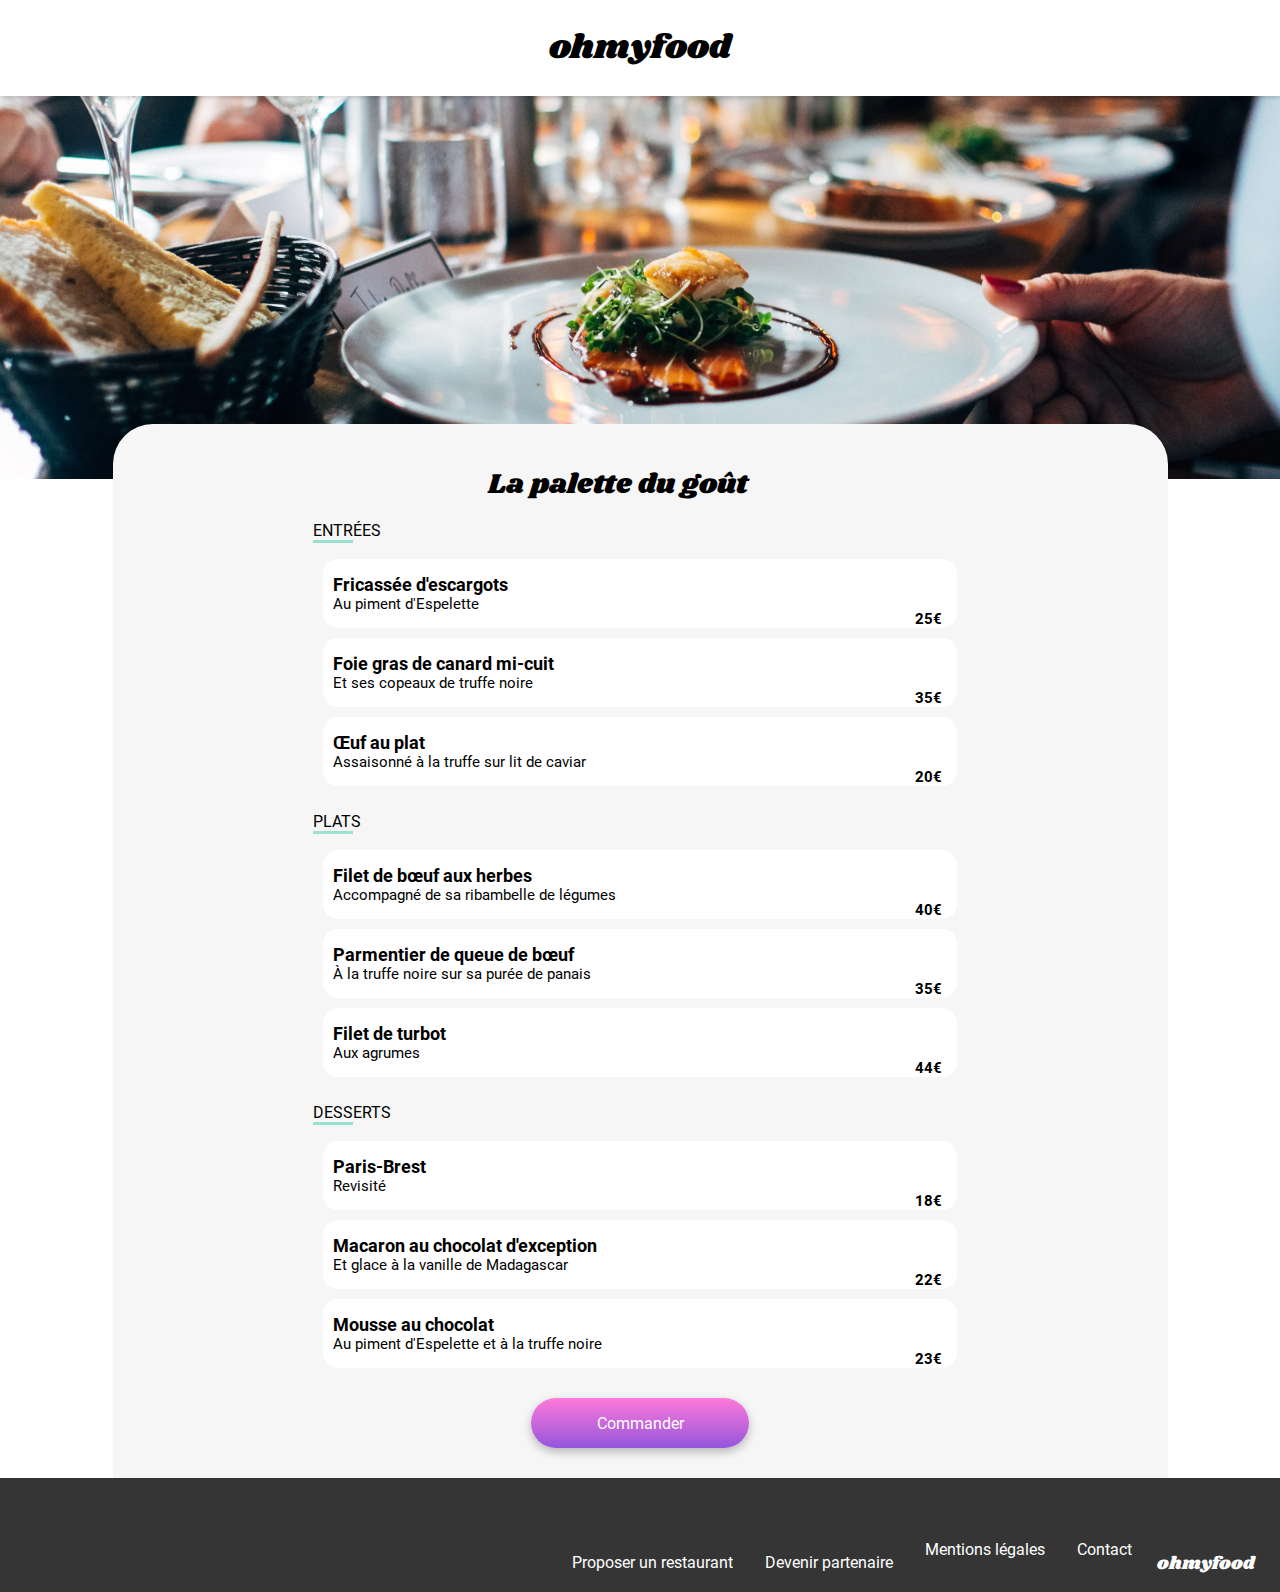
==== menu-1.html @ 9fc60909 "Convert image to Webp format, Fix Menu pages, Add Responsive for the menu page, Fix Heart Btn" ====
<!DOCTYPE html>
<html lang="fr">
<head>
    <meta charset="UTF-8">
    <meta http-equiv="X-UA-Compatible" content="IE=edge">
    <meta name="viewport" content="width=device-width, initial-scale=1.0">
    <link rel="stylesheet" href="./public/css/style.css">
    <link rel="stylesheet" href="https://cdnjs.cloudflare.com/ajax/libs/font-awesome/6.2.1/css/all.min.css" integrity="sha512-MV7K8+y+gLIBoVD59lQIYicR65iaqukzvf/nwasF0nqhPay5w/9lJmVM2hMDcnK1OnMGCdVK+iQrJ7lzPJQd1w==" crossorigin="anonymous" referrerpolicy="no-referrer">
    <link rel="shortcut icon" href="./public/img/logo/favicon.webp" type="image/x-icon">
    <title>OhMyFood</title>
</head>
<body>
    <header>
        <a class="back-arrow" href="/index.html"><i class="fa-solid fa-arrow-left"></i></a>
        <h1>ohmyfood</h1>
    </header>
    <img class="menu_img" src="./public/img/restaurants/jay-wennington-N_Y88TWmGwA-unsplash.webp" alt="Photo du restaurant La palette du goût">
    <section class="menu">
        <div class="menu-title">
            <h2 class="menu-title_name">La palette du goût</h2>
            <div class="heart">
                <i class="fa-solid fa-heart"></i>
                <i class="fa-regular fa-heart"></i>
            </div>
        </div>
        <article class="menu-container">
            <h3 class="menu-container_title">ENTRÉES</h3>
            <div class="menu-container_card">
                <div class="menu-container_card_desc">
                    <h4>Fricassée d'escargots</h4>
                    <p>Au piment d'Espelette</p>
                </div>
                <div class="menu-container_card_price">
                    <h5>25€</h5>
                    <div class="menu-container_card_price_check">
                        <i class="fa-solid fa-circle-check"></i>
                    </div>
                </div>
            </div>
            <div class="menu-container_card">
                <div class="menu-container_card_desc">
                    <h4>Foie gras de canard mi-cuit</h4>
                    <p>Et ses copeaux de truffe noire</p>
                </div>
                <div class="menu-container_card_price">
                    <h5>35€</h5>
                    <div class="menu-container_card_price_check">
                        <i class="fa-solid fa-circle-check"></i>
                    </div>
                </div>
            </div>
            <div class="menu-container_card">
                <div class="menu-container_card_desc">
                    <h4>Œuf au plat</h4>
                    <p>Assaisonné à la truffe sur lit de caviar</p>
                </div>
                <div class="menu-container_card_price">
                    <h5>20€</h5>
                    <div class="menu-container_card_price_check">
                        <i class="fa-solid fa-circle-check"></i>
                    </div>
                </div>
            </div>
        </article>
        <article class="menu-container">
            <h3 class="menu-container_title">PLATS</h3>
            <div class="menu-container_card">
                <div class="menu-container_card_desc">
                    <h4>Filet de bœuf aux herbes</h4>
                    <p>Accompagné de sa ribambelle de légumes</p>
                </div>
                <div class="menu-container_card_price">
                    <h5>40€</h5>
                    <div class="menu-container_card_price_check">
                        <i class="fa-solid fa-circle-check"></i>
                    </div>
                </div>
            </div>
            <div class="menu-container_card">
                <div class="menu-container_card_desc">
                    <h4>Parmentier de queue de bœuf</h4>
                    <p>À la truffe noire sur sa purée de panais</p>
                </div>
                <div class="menu-container_card_price">
                    <h5>35€</h5>
                    <div class="menu-container_card_price_check">
                        <i class="fa-solid fa-circle-check"></i>
                    </div>
                </div>
            </div>
            <div class="menu-container_card">
                <div class="menu-container_card_desc">
                    <h4>Filet de turbot</h4>
                    <p>Aux agrumes</p>
                </div>
                <div class="menu-container_card_price">
                    <h5>44€</h5>
                    <div class="menu-container_card_price_check">
                        <i class="fa-solid fa-circle-check"></i>
                    </div>
                </div>
            </div>
        </article>
        <article class="menu-container">
            <h3 class="menu-container_title">DESSERTS</h3>
            <div class="menu-container_card">
                <div class="menu-container_card_desc">
                    <h4>Paris-Brest</h4>
                    <p>Revisité</p>
                </div>
                <div class="menu-container_card_price">
                    <h5>18€</h5>
                    <div class="menu-container_card_price_check">
                        <i class="fa-solid fa-circle-check"></i>
                    </div>
                </div>
            </div>
            <div class="menu-container_card">
                <div class="menu-container_card_desc">
                    <h4>Macaron au chocolat d'exception</h4>
                    <p>Et glace à la vanille de Madagascar</p>
                </div>
                <div class="menu-container_card_price">
                    <h5>22€</h5>
                    <div class="menu-container_card_price_check">
                        <i class="fa-solid fa-circle-check"></i>
                    </div>
                </div>
            </div>
            <div class="menu-container_card">
                <div class="menu-container_card_desc">
                    <h4>Mousse au chocolat</h4>
                    <p>Au piment d'Espelette et à la truffe noire</p>
                </div>
                <div class="menu-container_card_price">
                    <h5>23€</h5>
                    <div class="menu-container_card_price_check">
                        <i class="fa-solid fa-circle-check"></i>
                    </div>
                </div>
            </div>
        </article>
        <a href="#">
            <div class="hero-btn">
                Commander
            </div>
        </a>
    </section>
    <footer>
        <h1>ohmyfood</h1>
        <div>
            <a href="#"><h2><i class="fa-solid fa-utensils"></i>Proposer un restaurant</h2></a>
            <a href="#"><h2><i class="fa-solid fa-handshake-angle"></i>Devenir partenaire</h2></a>
            <a href="#"><h2>Mentions légales</h2></a>
            <a href="#"><h2>Contact</h2></a>
        </div>
    </footer>
</body>
</html>
---- public/css/style.css ----
/* Base */
html {
  scroll-behavior: smooth;
}

body {
  margin: 0;
  padding: 0;
  font-family: Roboto;
  display: flex;
  justify-content: center;
  align-items: center;
  flex-direction: column;
}

@font-face {
  font-family: Roboto;
  src: url(/public/fonts/Roboto-Regular.ttf);
}
@font-face {
  font-family: Roboto;
  src: url(/public/fonts/Roboto-Bold.ttf);
  font-weight: bold;
}
@font-face {
  font-family: Shrikhand;
  src: url(/public/fonts/Shrikhand-Regular.ttf);
}
a {
  text-decoration: none;
  color: unset;
}

@keyframes bump {
  0% {
    filter: opacity(0);
  }
  100% {
    filter: opacity(1);
  }
}
/* Components */
.tutorial-card {
  background: #F6F6F6;
  box-shadow: 0px 4px 15px 0px rgba(0, 0, 0, 0.1490196078);
  border-radius: 20px;
  width: 322px;
  height: 72px;
  display: flex;
  justify-content: center;
  align-items: center;
  flex-direction: row;
}
.tutorial-card_num {
  position: absolute;
  margin-left: -324px;
  display: flex;
  justify-content: center;
  align-items: center;
  background: #9356DC;
  color: white;
  height: 24px;
  width: 24px;
  border-radius: 24px;
}
.tutorial-card_title {
  font-size: 16px;
  font-weight: 500;
  text-align: left;
}
.tutorial-card i {
  position: absolute;
  font-size: 18px;
  margin-left: -250px;
}

.restaurant-card {
  overflow: hidden;
  border-radius: 15px;
  height: 250px;
  width: 340px;
}
.restaurant-card_new {
  display: flex;
  justify-content: center;
  align-items: center;
  position: absolute;
  margin-top: 8px;
  margin-left: 250px;
  height: 29px;
  width: 80px;
  background-color: #99E2D0;
  color: #008766;
  border-radius: 2px;
  box-shadow: 0px 2px 4px 0px rgba(0, 0, 0, 0.1490196078);
}
.restaurant-card_img {
  width: 340px;
  height: 174px;
  object-fit: cover;
}
.restaurant-card_desc {
  margin-top: -5px;
  height: 76px;
  background-color: white;
  display: flex;
  justify-content: space-between;
  align-items: center;
  flex-direction: row;
  padding: 0px 25px 0px 15px;
}
.restaurant-card_desc h2 {
  margin: 0;
  font-size: 18px;
  font-weight: bold;
}
.restaurant-card_desc p {
  margin: 0;
  font-size: 17px;
  font-weight: 300;
}

.menu-container_card {
  margin: 10px;
  display: flex;
  justify-content: space-between;
  align-items: center;
  flex-direction: row;
  width: 349px;
  height: 69px;
  border-radius: 15px;
  overflow: hidden;
  background-color: white;
}
.menu-container_card_desc {
  transition: min-width 0.5s ease-out;
  min-width: 290px;
  margin-left: 10px;
  height: 100%;
  display: flex;
  align-items: flex-start;
  justify-content: center;
  flex-direction: column;
}
.menu-container_card_desc h4 {
  width: 100%;
  display: block;
  font-size: 18px;
  margin: 0px;
  overflow: hidden;
  text-overflow: ellipsis;
  white-space: nowrap;
}
.menu-container_card_desc p {
  width: 100%;
  display: block;
  font-size: 15px;
  margin: 0px;
  overflow: hidden;
  text-overflow: ellipsis;
  white-space: nowrap;
}
.menu-container_card_price {
  transform: translateX(8px);
  height: 100%;
  display: flex;
  align-items: flex-end;
  justify-content: space-between;
  flex-direction: row;
}
.menu-container_card_price h5 {
  font-size: 15px;
  margin: 0px;
  margin-right: 15px;
}
.menu-container_card_price_check {
  display: flex;
  justify-content: center;
  align-items: center;
  width: 59px;
  height: 69px;
  background-color: #99E2D0;
}
.menu-container_card_price_check i {
  font-size: 20px;
  color: white;
}
.menu-container_card:hover .menu-container_card_price {
  transform: translateX(0px);
}
.menu-container_card:hover .menu-container_card_desc {
  transition: min-width 0.5s ease-out;
  min-width: 238px;
}

.hero-btn {
  display: flex;
  justify-content: center;
  align-items: center;
  border-radius: 50px;
  width: 218px;
  height: 50px;
  color: white;
  font-size: 16px;
  font-weight: 500;
  background: linear-gradient(0deg, rgb(147, 86, 220) 0%, rgb(255, 121, 218) 100%);
  box-shadow: 0px 4px 10px 0px rgba(0, 0, 0, 0.2509803922);
  transition: filter 0.5s ease;
}
.hero-btn:hover {
  filter: opacity(0.85);
}

.heart {
  display: inline-block;
  user-select: none;
  cursor: pointer;
  font-size: 22px;
}
.heart .fa-solid {
  display: none;
}
.heart .fa-regular {
  display: unset;
}
.heart:hover {
  background: linear-gradient(180deg, rgb(147, 86, 220) 0%, rgb(255, 121, 218) 100%);
  background-clip: text;
  color: transparent;
  animation: bump 1s cubic-bezier(0.175, 0.885, 0.32, 1.275);
  cursor: pointer;
}
.heart:hover .fa-regular {
  display: none;
}
.heart:hover .fa-solid {
  display: unset;
}

/* Layout */
footer {
  bottom: 0;
  height: 186px;
  width: 100%;
  color: white;
  background-color: #353535;
  display: flex;
  align-items: flex-start;
  justify-content: center;
  flex-direction: column;
}
footer i {
  display: flex;
  justify-content: center;
  align-items: center;
  height: 13px;
  width: 13px;
  margin-right: 15px;
}
footer h1 {
  margin: 0;
  font-family: Shrikhand;
  font-size: 18px;
  font-weight: 400;
  margin: 15px 0px 15px 25px;
}
footer h2 {
  font-size: 16px;
  margin: 5px 0px 5px 25px;
  font-weight: 400;
}

header {
  display: flex;
  justify-content: center;
  align-items: center;
  height: 63px;
  width: 100vw;
  box-shadow: 0px 2px 4px 0px rgba(0, 0, 0, 0.1490196078);
}
header h1 {
  font-family: Shrikhand;
  font-weight: 400;
  font-size: 30px;
}

.back-arrow {
  position: absolute;
  font-size: 1.5em;
  left: 25px;
}

/* Pages */
.hero {
  display: flex;
  justify-content: flex-start;
  align-items: center;
  flex-direction: column;
  height: 335px;
  width: 100vw;
}
.hero-loc {
  display: flex;
  justify-content: center;
  align-items: center;
  height: 50px;
  width: 100%;
  background-color: #EAEAEA;
}
.hero-loc i {
  height: 16px;
}
.hero-loc input {
  width: 120px;
  text-align: center;
  border: none;
  background: none;
  font-size: 16px;
  font-weight: 500;
}
.hero-loc input:focus {
  border: none;
}
.hero-align {
  height: 285px;
  width: 100%;
  background-color: #F6F6F6;
  display: flex;
  justify-content: center;
  align-items: center;
  flex-direction: column;
}
.hero-title {
  text-align: center;
  font-size: 24px;
  font-weight: bold;
  width: 275px;
}
.hero-subtitle {
  margin-top: 0px;
  text-align: center;
  font-size: 18px;
  font-weight: 300;
  width: 315px;
}

.tutorial {
  width: 100vw;
  padding-top: 50px;
  flex-direction: column;
}
.tutorial-title {
  font-size: 24px;
  margin: 0px 0px 35px 24px;
  font-weight: bold;
  text-align: left;
}
.tutorial-align {
  display: flex;
  justify-content: space-between;
  align-items: center;
  flex-direction: column;
  height: 260px;
  padding-bottom: 50px;
}
.tutorial .fa-store {
  color: #9356DC;
}
.tutorial .fa-list-ul, .tutorial .fa-mobile-screen-button {
  color: #7E7E7E;
}

.restaurant {
  width: 100vw;
  padding-top: 50px;
  background: #F6F6F6;
}
.restaurant_title {
  font-size: 24px;
  margin: 0px 0px 35px 24px;
  font-weight: bold;
  text-align: left;
}
.restaurant-align {
  display: flex;
  justify-content: space-between;
  align-items: center;
  gap: 18px;
  flex-direction: column;
  padding-bottom: 50px;
}

.menu {
  width: 100vw;
  margin-top: -55px;
  border-radius: 40px 40px 0px 0px;
  background: #F6F6F6;
  display: flex;
  justify-content: center;
  align-items: center;
  flex-direction: column;
}
.menu-title {
  display: flex;
  justify-content: space-around;
  align-items: center;
  width: 100%;
  padding-top: 40px;
}
.menu-title .heart {
  position: unset;
  margin-left: unset;
}
.menu-title_name {
  font-family: Shrikhand;
  font-size: 28px;
  font-weight: 300;
  margin: 0px;
}
.menu_img {
  width: 100%;
  height: 275px;
  object-fit: cover;
  position: relative;
  z-index: -1;
}
.menu-container_title {
  font-size: 16px;
  font-weight: 300;
  width: 40px;
  border-bottom: #99E2D0 solid 3px;
}
.menu a {
  margin: 20px 0px 30px 0px;
}

/* Responsive */
@media (min-width: 1024px) {
  header {
    height: 96px;
  }
  header h1 {
    font-size: 34px;
  }
  .hero {
    height: 239px;
  }
  .hero-align {
    gap: 18px;
    width: 100%;
    background-color: #F6F6F6;
    display: flex;
    justify-content: center;
    align-items: center;
    flex-direction: column;
  }
  .hero-title {
    font-size: 40px;
    margin: 0;
    width: auto;
    font-weight: bold;
  }
  .hero-subtitle {
    margin: 0;
    width: auto;
  }
  .tutorial {
    flex-direction: column;
    padding: 50px 180px 50px 180px;
    width: 55%;
  }
  .tutorial-title {
    margin: 0px 0px 25px 0px;
    width: 100%;
    font-weight: bold;
    text-align: left;
  }
  .tutorial-align {
    display: flex;
    justify-content: space-between;
    align-items: center;
    flex-direction: row;
    width: 100%;
    height: auto;
    flex-wrap: wrap;
    padding-bottom: 0px;
  }
  .restaurant {
    display: flex;
    justify-content: center;
    align-items: center;
    flex-direction: row;
    flex-wrap: wrap;
    padding: 50px 180px 50px 180px;
  }
  .restaurant_title {
    width: 100%;
  }
  .restaurant-align {
    display: flex;
    justify-content: space-around;
    align-items: center;
    flex-direction: row;
    flex-wrap: wrap;
    width: 1400px;
    padding-bottom: 0px;
  }
  .restaurant-card {
    width: 490px;
    margin-bottom: 0px;
  }
  .restaurant-card_new {
    margin-top: 16px;
    margin-left: 394px;
  }
  .restaurant-card_img {
    width: 490px;
  }
  .restaurant-card_desc_heart {
    margin-left: 440px;
  }
  .menu {
    width: 100vw;
    max-width: 1055px;
  }
  .menu-title {
    width: 350px;
  }
  .menu_img {
    height: 383px;
  }
  .menu-container_card {
    width: 634px;
  }
  .menu-container_card_price {
    transition: transform 0.5s linear;
    transform: translateX(59px);
  }
  footer {
    height: 114px;
    align-items: flex-end;
    justify-content: flex-start;
    flex-direction: row-reverse;
  }
  footer div {
    display: flex;
    align-items: flex-start;
    justify-content: center;
    flex-direction: row;
    gap: 7px;
  }
  footer h1 {
    margin: 0;
    margin: 15px 25px 15px 25px;
  }
  footer h2 {
    margin-bottom: 20px;
  }
}

/*# sourceMappingURL=style.css.map */
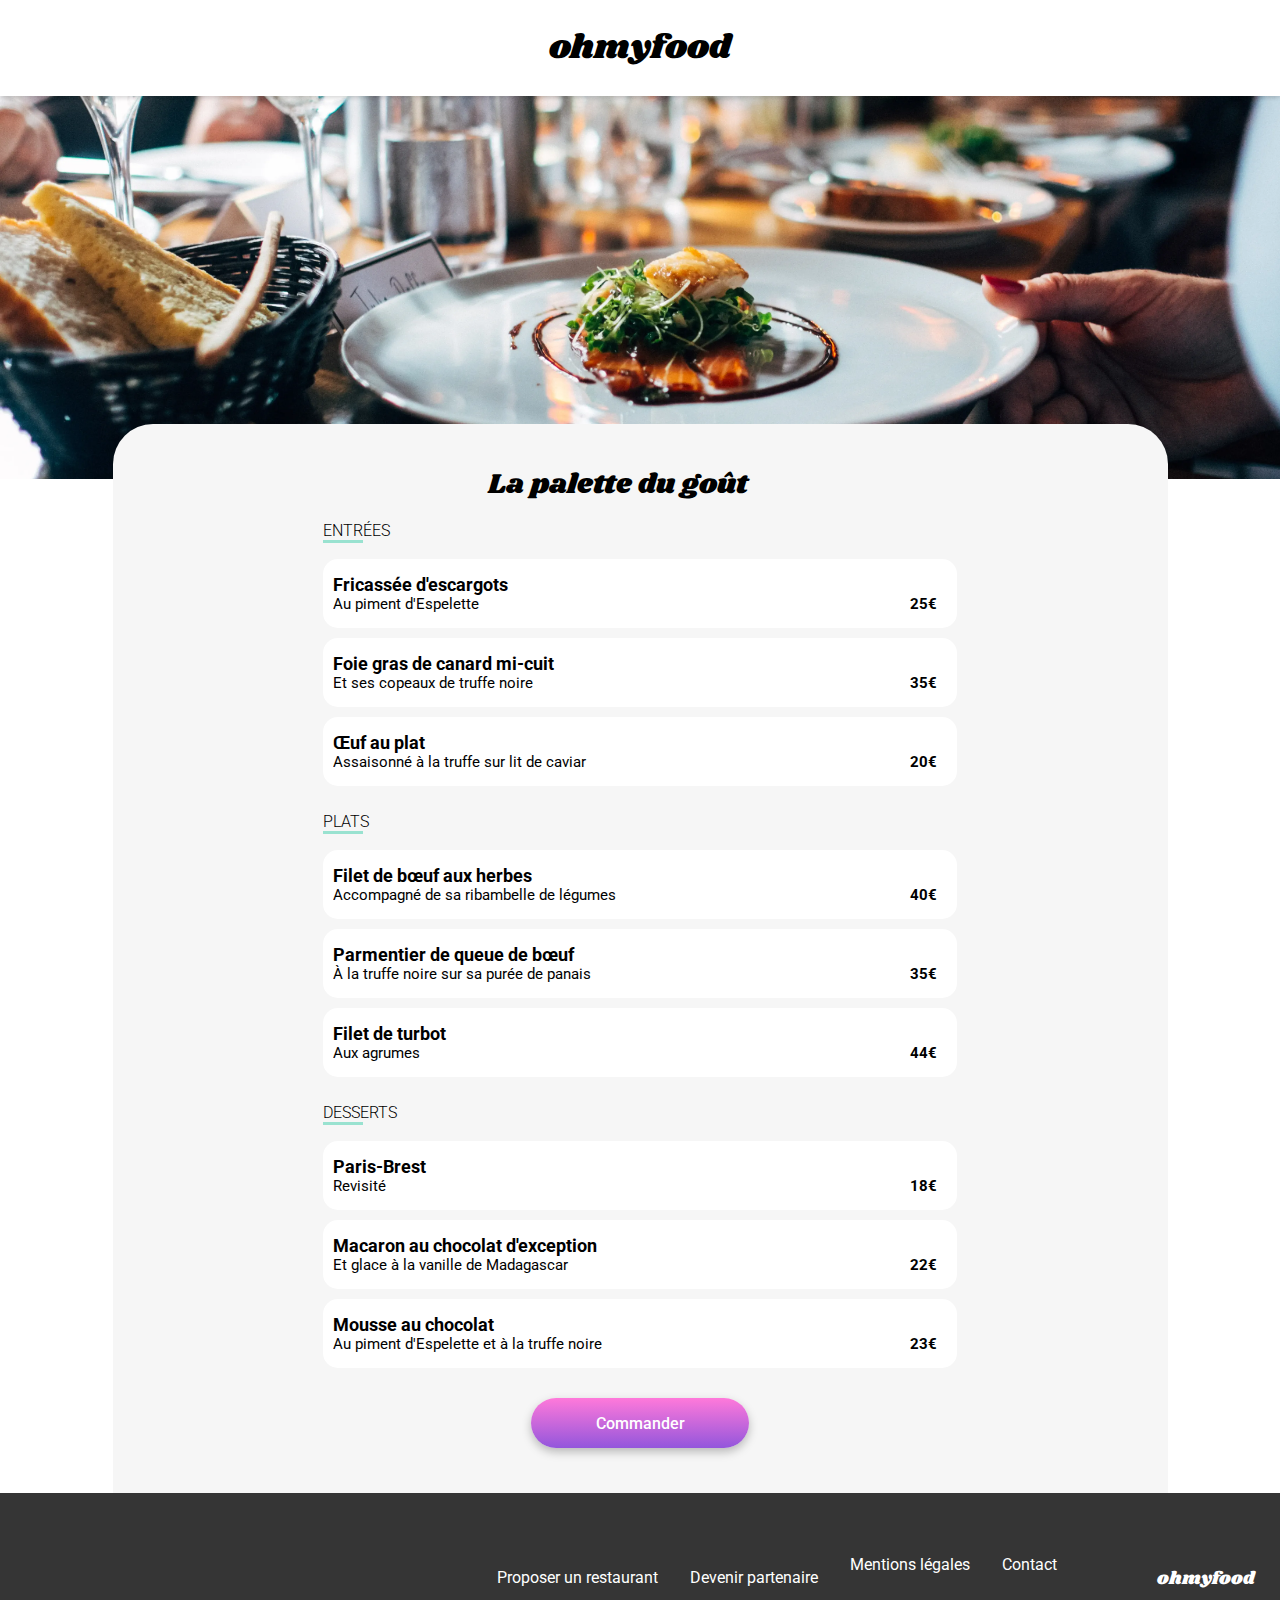
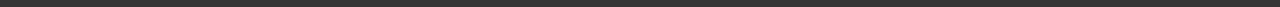
==== commit d04f2604: "add Mailto on footer" ====
--- a/menu-1.html
+++ b/menu-1.html
@@ -152,7 +152,7 @@
             <a href="#"><h2><i class="fa-solid fa-utensils"></i>Proposer un restaurant</h2></a>
             <a href="#"><h2><i class="fa-solid fa-handshake-angle"></i>Devenir partenaire</h2></a>
             <a href="#"><h2>Mentions légales</h2></a>
-            <a href="#"><h2>Contact</h2></a>
+            <a href="mailto:example@example.com"><h2>Contact</h2></a>
         </div>
     </footer>
 </body>
--- a/public/css/style.css
+++ b/public/css/style.css
@@ -1,4 +1,5 @@
 /* Base */
+@import url("https://fonts.googleapis.com/css2?family=Roboto:ital,wght@0,100;0,300;0,400;0,500;0,700;0,900;1,100;1,300;1,400;1,500;1,700;1,900&family=Shrikhand&display=swap");
 html {
   scroll-behavior: smooth;
 }
@@ -13,19 +14,6 @@
   flex-direction: column;
 }
 
-@font-face {
-  font-family: Roboto;
-  src: url(/public/fonts/Roboto-Regular.ttf);
-}
-@font-face {
-  font-family: Roboto;
-  src: url(/public/fonts/Roboto-Bold.ttf);
-  font-weight: bold;
-}
-@font-face {
-  font-family: Shrikhand;
-  src: url(/public/fonts/Shrikhand-Regular.ttf);
-}
 a {
   text-decoration: none;
   color: unset;
@@ -133,7 +121,7 @@
   background-color: white;
 }
 .menu-container_card_desc {
-  transition: min-width 0.5s ease-out;
+  transition: min-width 0.2s linear;
   min-width: 290px;
   margin-left: 10px;
   height: 100%;
@@ -162,6 +150,7 @@
 }
 .menu-container_card_price {
   transform: translateX(8px);
+  transition: transform 0.2s linear;
   height: 100%;
   display: flex;
   align-items: flex-end;
@@ -171,7 +160,8 @@
 .menu-container_card_price h5 {
   font-size: 15px;
   margin: 0px;
-  margin-right: 15px;
+  margin-right: 20px;
+  margin-bottom: 15px;
 }
 .menu-container_card_price_check {
   display: flex;
@@ -187,9 +177,10 @@
 }
 .menu-container_card:hover .menu-container_card_price {
   transform: translateX(0px);
+  transition: transform 0.2s linear;
 }
 .menu-container_card:hover .menu-container_card_desc {
-  transition: min-width 0.5s ease-out;
+  transition: min-width 0.2s linear;
   min-width: 238px;
 }
 
@@ -205,10 +196,11 @@
   font-weight: 500;
   background: linear-gradient(0deg, rgb(147, 86, 220) 0%, rgb(255, 121, 218) 100%);
   box-shadow: 0px 4px 10px 0px rgba(0, 0, 0, 0.2509803922);
-  transition: filter 0.5s ease;
+  transition: all 0.5s ease;
 }
 .hero-btn:hover {
   filter: opacity(0.85);
+  box-shadow: 0px 4px 15px 0px rgba(0, 0, 0, 0.3764705882);
 }
 
 .heart {
@@ -335,6 +327,7 @@
   font-size: 24px;
   font-weight: bold;
   width: 275px;
+  margin-top: -20px;
 }
 .hero-subtitle {
   margin-top: 0px;
@@ -427,6 +420,7 @@
 .menu-container_title {
   font-size: 16px;
   font-weight: 300;
+  margin-left: 10px;
   width: 40px;
   border-bottom: #99E2D0 solid 3px;
 }
@@ -443,7 +437,7 @@
     font-size: 34px;
   }
   .hero {
-    height: 239px;
+    height: 280px;
   }
   .hero-align {
     gap: 18px;
@@ -457,17 +451,22 @@
   .hero-title {
     font-size: 40px;
     margin: 0;
+    margin-bottom: 15px;
     width: auto;
     font-weight: bold;
   }
   .hero-subtitle {
     margin: 0;
     width: auto;
+    margin-bottom: 15px;
+  }
+  .hero-btn {
+    margin-bottom: 15px;
   }
   .tutorial {
     flex-direction: column;
     padding: 50px 180px 50px 180px;
-    width: 55%;
+    width: 75%;
   }
   .tutorial-title {
     margin: 0px 0px 25px 0px;
@@ -491,10 +490,12 @@
     align-items: center;
     flex-direction: row;
     flex-wrap: wrap;
+    width: 80%;
     padding: 50px 180px 50px 180px;
   }
   .restaurant_title {
     width: 100%;
+    margin-left: 35px;
   }
   .restaurant-align {
     display: flex;
@@ -533,7 +534,6 @@
     width: 634px;
   }
   .menu-container_card_price {
-    transition: transform 0.5s linear;
     transform: translateX(59px);
   }
   footer {
@@ -551,7 +551,7 @@
   }
   footer h1 {
     margin: 0;
-    margin: 15px 25px 15px 25px;
+    margin: 15px 25px 15px 100px;
   }
   footer h2 {
     margin-bottom: 20px;
